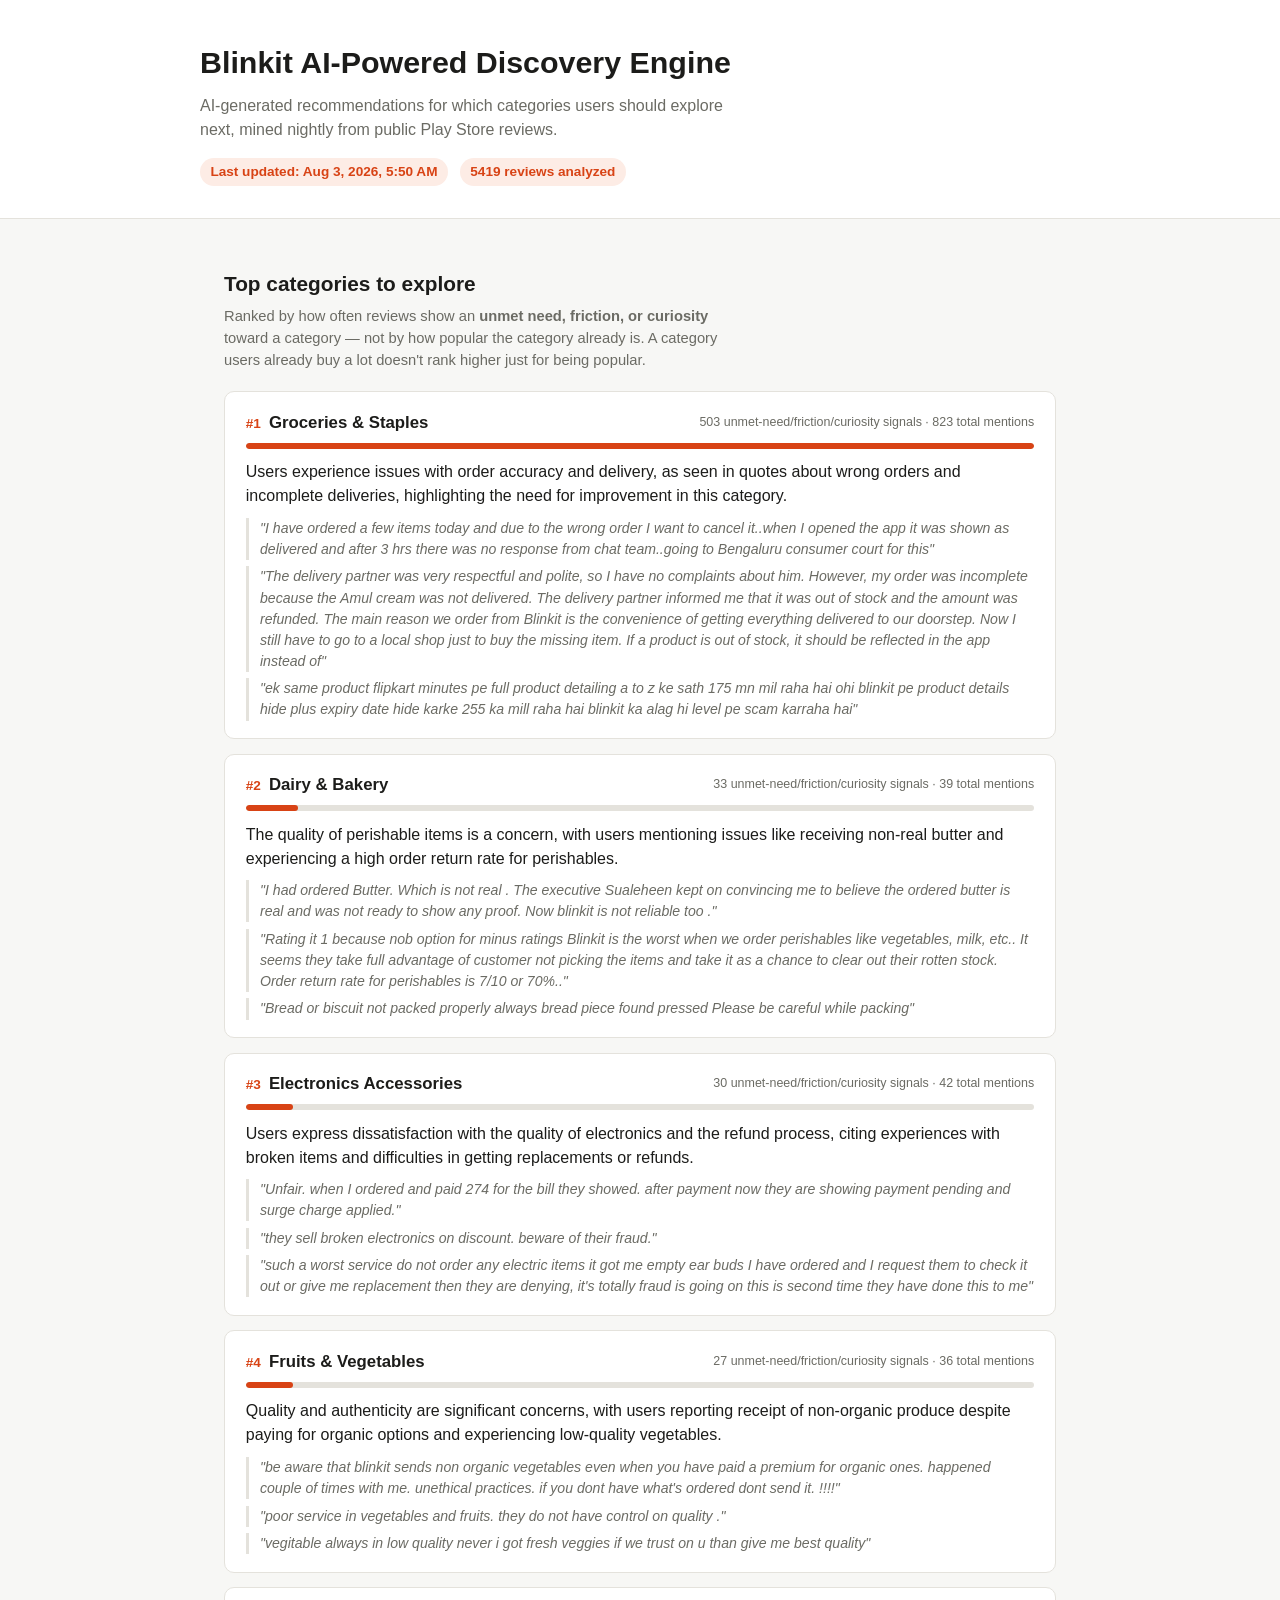
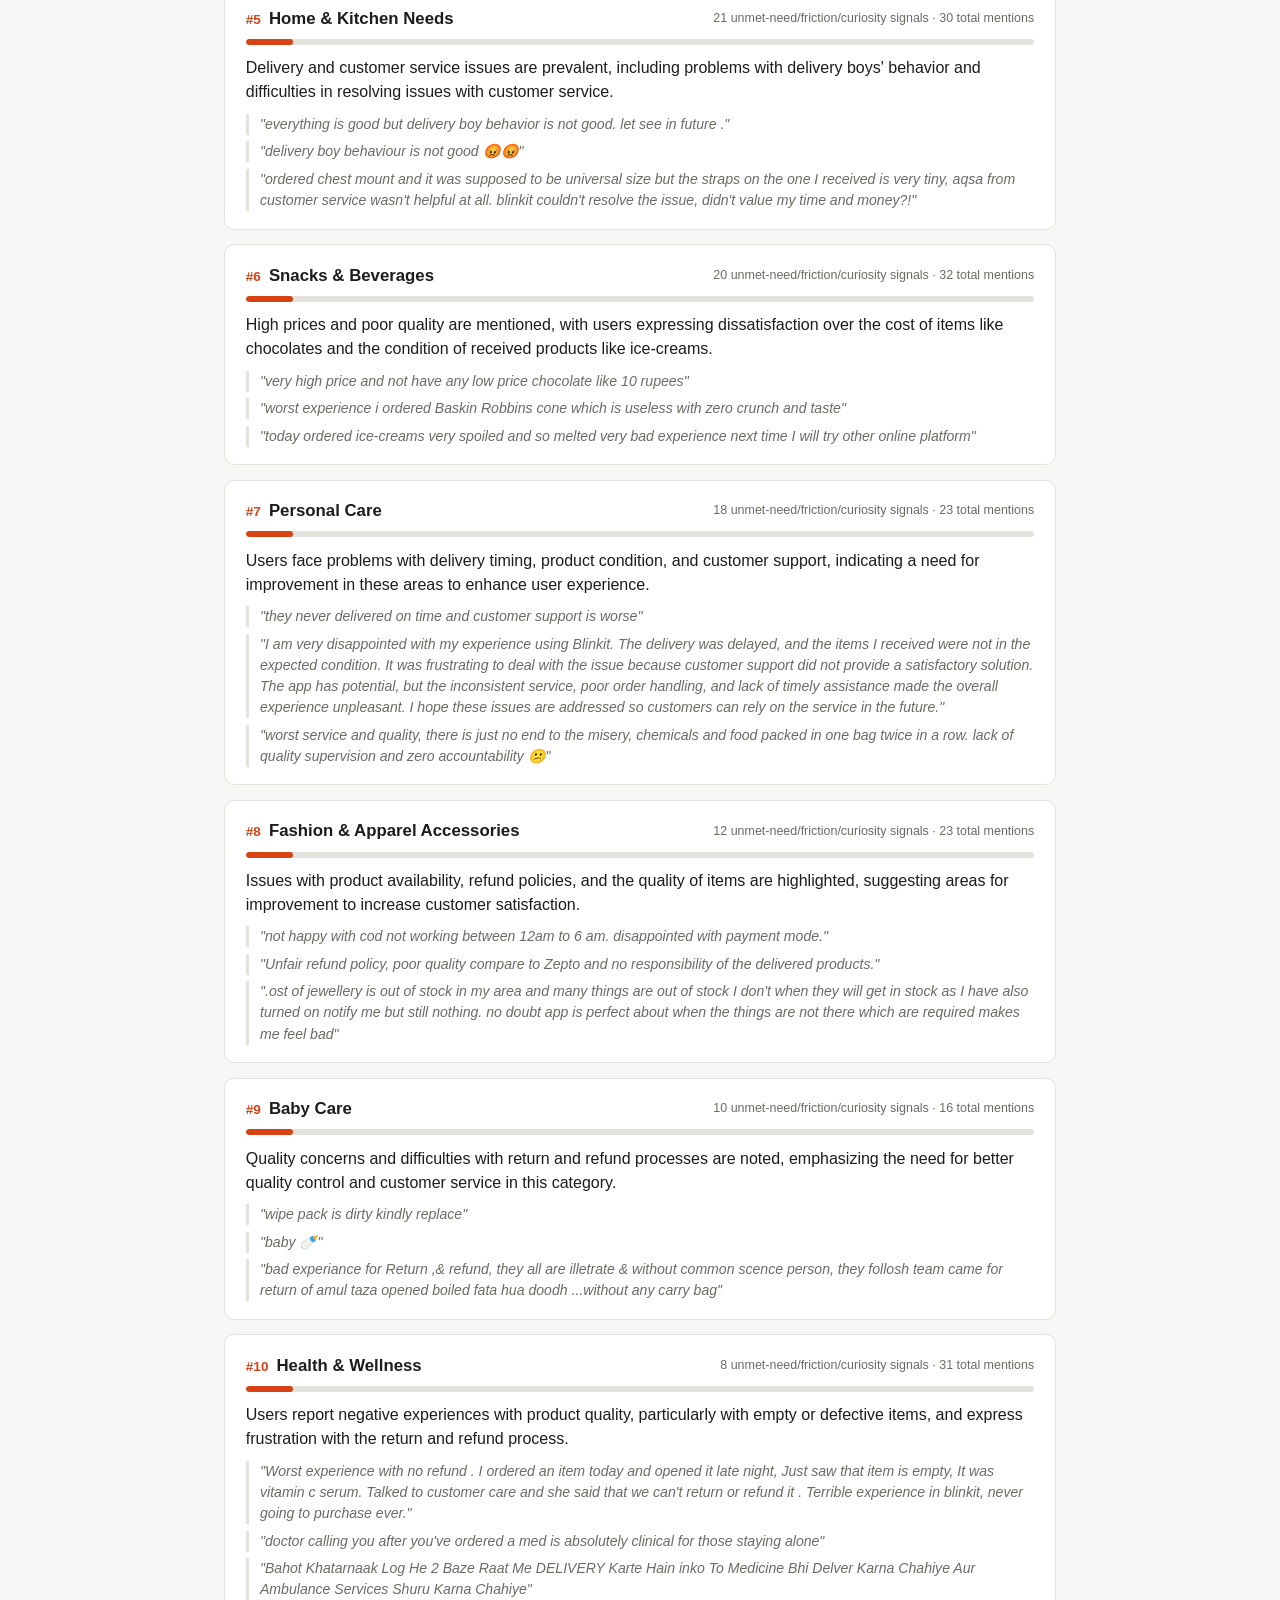
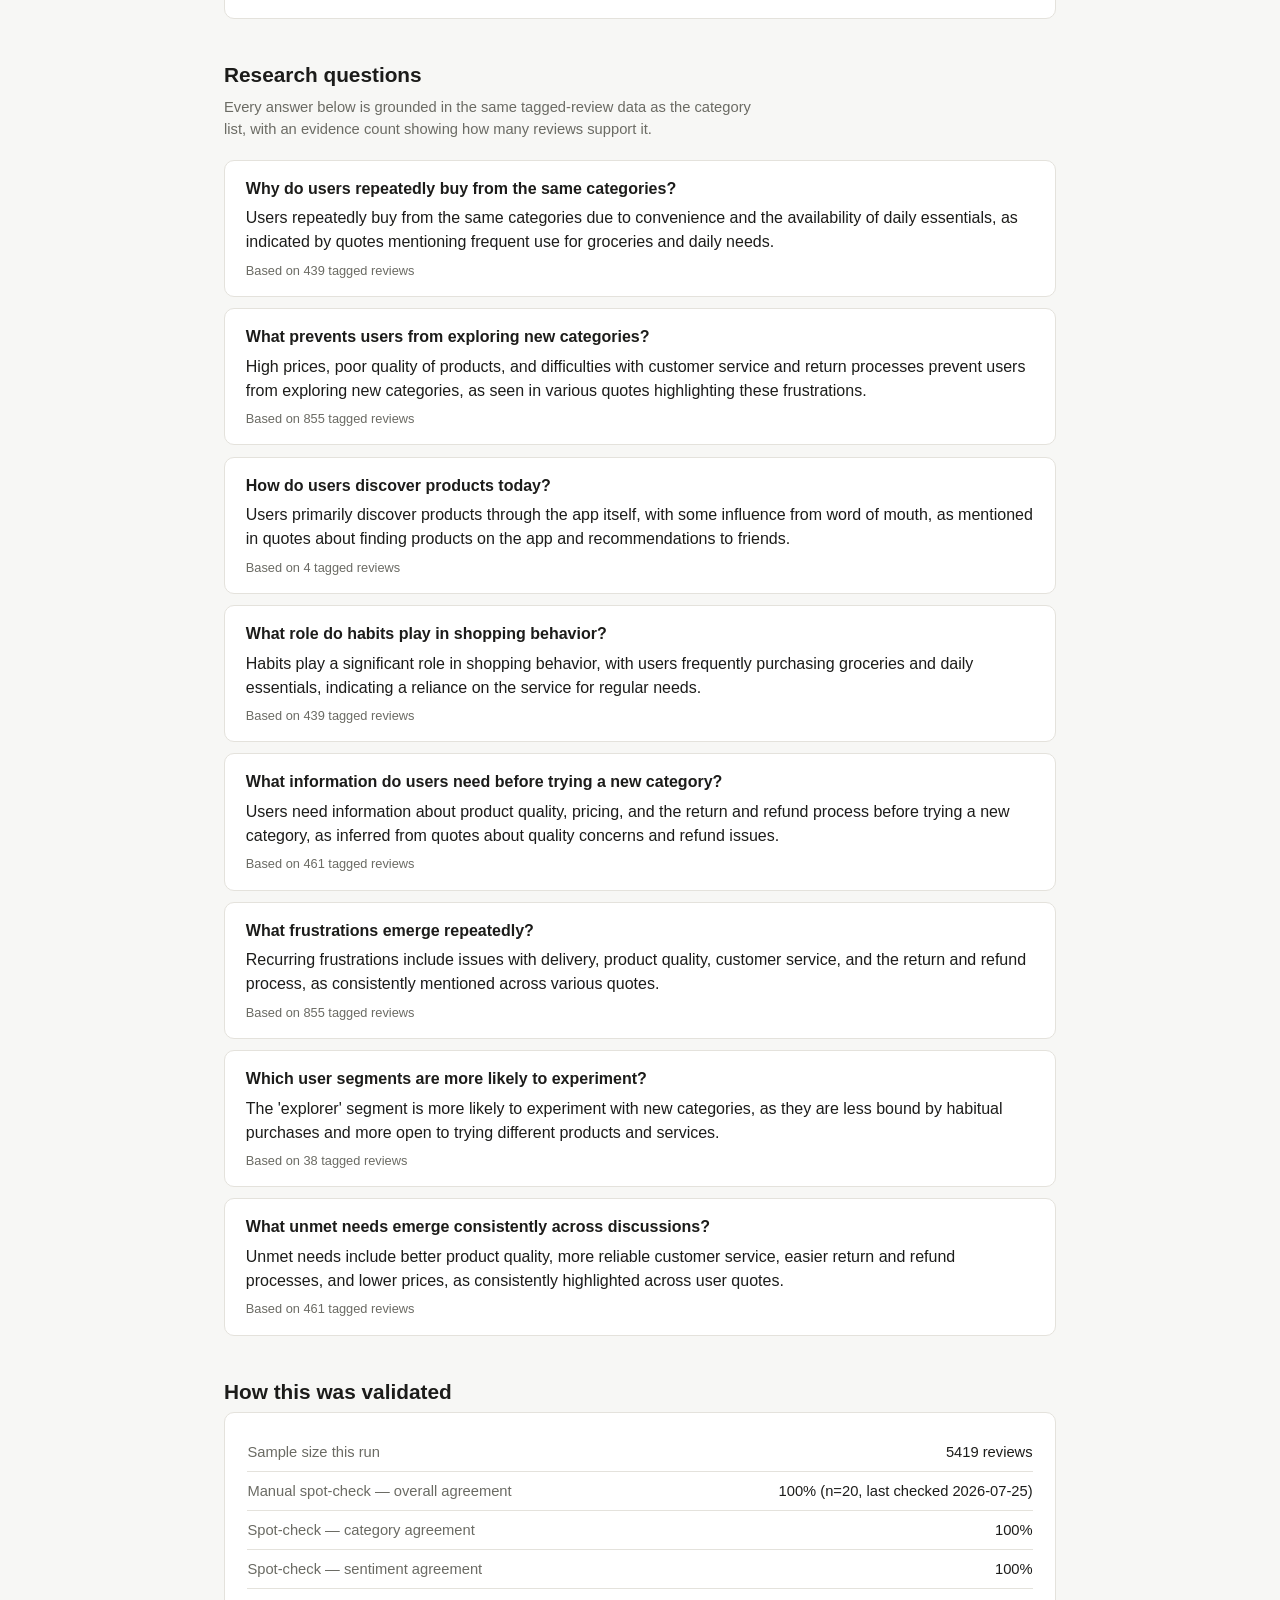
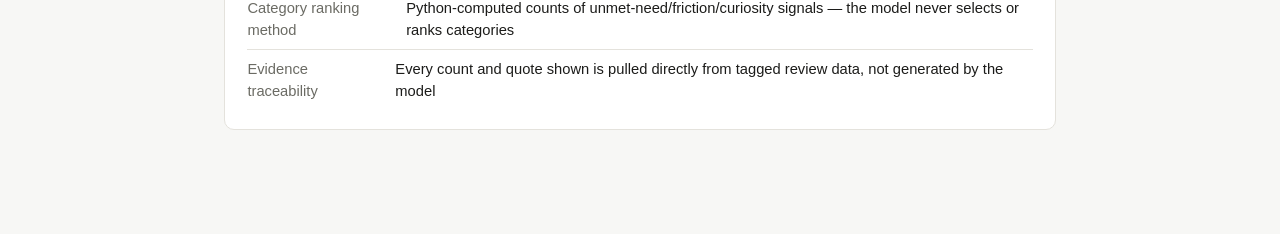
==== ai-discovery-engine/index.html @ f4fea910 "Rename dashboard/ path to ai-discovery-engine/" ====
<!DOCTYPE html>
<html lang="en">
<head>
<meta charset="UTF-8">
<meta name="viewport" content="width=device-width, initial-scale=1.0">
<title>Blinkit AI-Powered Discovery Engine</title>
<link rel="stylesheet" href="style.css">
</head>
<body>
  <header class="page-header">
    <div class="header-inner">
      <h1>Blinkit AI-Powered Discovery Engine</h1>
      <p class="subtitle">
        AI-generated recommendations for which categories users should explore next,
        mined nightly from public Play Store reviews.
      </p>
      <div id="meta-bar" class="meta-bar">Loading latest run…</div>
    </div>
  </header>

  <main class="container">
    <section id="low-confidence-banner" class="banner banner-warning" hidden>
      Sample size is still small — treat these results as directional. They'll
      sharpen automatically as more reviews accumulate each night.
    </section>

    <section>
      <h2>Top categories to explore</h2>
      <p class="section-note">
        Ranked by how often reviews show an <strong>unmet need, friction, or curiosity</strong>
        toward a category — not by how popular the category already is. A category users
        already buy a lot doesn't rank higher just for being popular.
      </p>
      <div id="category-list" class="category-list"></div>
    </section>

    <section>
      <h2>Research questions</h2>
      <p class="section-note">
        Every answer below is grounded in the same tagged-review data as the category list,
        with an evidence count showing how many reviews support it.
      </p>
      <div id="questions-list" class="questions-list"></div>
    </section>

    <section>
      <h2>How this was validated</h2>
      <div id="validation-box" class="validation-box"></div>
    </section>
  </main>

  <script src="app.js"></script>
</body>
</html>
---- ai-discovery-engine/style.css ----
:root {
  --bg: #f7f7f5;
  --surface: #ffffff;
  --text: #1c1c1a;
  --text-muted: #6b6b64;
  --border: #e4e2dc;
  --accent: #d84315;
  --accent-soft: #fdece5;
  --positive: #2e7d32;
  --warning-bg: #fff4e5;
  --warning-border: #f0b429;
}

@media (prefers-color-scheme: dark) {
  :root {
    --bg: #171715;
    --surface: #201f1c;
    --text: #f2f1ed;
    --text-muted: #a8a69f;
    --border: #33322d;
    --accent: #ff7043;
    --accent-soft: #3a241d;
    --positive: #66bb6a;
    --warning-bg: #3a2f16;
    --warning-border: #f0b429;
  }
}

* { box-sizing: border-box; }

body {
  margin: 0;
  font-family: -apple-system, BlinkMacSystemFont, "Segoe UI", Roboto, Helvetica, Arial, sans-serif;
  background: var(--bg);
  color: var(--text);
  line-height: 1.5;
}

.page-header {
  background: var(--surface);
  border-bottom: 1px solid var(--border);
  padding: 2.5rem 1.5rem 2rem;
}

.header-inner { max-width: 880px; margin: 0 auto; }

h1 { margin: 0 0 0.5rem; font-size: 1.9rem; }

.subtitle { margin: 0 0 1rem; color: var(--text-muted); max-width: 60ch; }

.meta-bar {
  display: flex;
  flex-wrap: wrap;
  gap: 0.75rem;
  font-size: 0.85rem;
  color: var(--text-muted);
}

.meta-bar span {
  background: var(--accent-soft);
  color: var(--accent);
  padding: 0.25rem 0.65rem;
  border-radius: 999px;
  font-weight: 600;
}

.container { max-width: 880px; margin: 0 auto; padding: 2rem 1.5rem 4rem; }

section { margin-bottom: 2.5rem; }

h2 { font-size: 1.3rem; margin-bottom: 0.35rem; }

.section-note { color: var(--text-muted); font-size: 0.92rem; margin-top: 0; margin-bottom: 1.25rem; max-width: 65ch; }

.banner {
  padding: 0.9rem 1.1rem;
  border-radius: 8px;
  font-size: 0.92rem;
  margin-bottom: 1.5rem;
}

.banner-warning {
  background: var(--warning-bg);
  border: 1px solid var(--warning-border);
}

.category-list { display: flex; flex-direction: column; gap: 0.9rem; }

.category-card {
  background: var(--surface);
  border: 1px solid var(--border);
  border-radius: 10px;
  padding: 1.1rem 1.3rem;
}

.category-card-top {
  display: flex;
  align-items: center;
  justify-content: space-between;
  gap: 1rem;
  margin-bottom: 0.5rem;
}

.category-rank {
  color: var(--accent);
  font-weight: 700;
  font-size: 0.85rem;
  margin-right: 0.5rem;
}

.category-name { font-weight: 600; font-size: 1.05rem; }

.evidence-badge {
  font-size: 0.78rem;
  color: var(--text-muted);
  white-space: nowrap;
}

.evidence-bar-track {
  height: 6px;
  background: var(--border);
  border-radius: 999px;
  overflow: hidden;
  margin-bottom: 0.7rem;
}

.evidence-bar-fill {
  height: 100%;
  background: var(--accent);
  border-radius: 999px;
}

.rationale { margin: 0 0 0.6rem; }

.quotes { margin: 0; padding-left: 0; list-style: none; display: flex; flex-direction: column; gap: 0.4rem; }

.quotes li {
  font-size: 0.88rem;
  color: var(--text-muted);
  border-left: 3px solid var(--border);
  padding-left: 0.7rem;
  font-style: italic;
}

.questions-list { display: flex; flex-direction: column; gap: 0.7rem; }

.question-card {
  background: var(--surface);
  border: 1px solid var(--border);
  border-radius: 10px;
  padding: 1rem 1.3rem;
}

.question-text { font-weight: 600; margin-bottom: 0.35rem; }

.question-answer { margin: 0 0 0.4rem; }

.question-evidence { font-size: 0.8rem; color: var(--text-muted); }

.validation-box {
  background: var(--surface);
  border: 1px solid var(--border);
  border-radius: 10px;
  padding: 1.2rem 1.4rem;
}

.validation-row {
  display: flex;
  justify-content: space-between;
  gap: 1rem;
  padding: 0.5rem 0;
  border-bottom: 1px solid var(--border);
  font-size: 0.92rem;
}

.validation-row:last-child { border-bottom: none; }

.validation-row .label { color: var(--text-muted); }

.page-footer {
  text-align: center;
  padding: 2rem 1.5rem 3rem;
  color: var(--text-muted);
  font-size: 0.85rem;
}

.page-footer a { color: var(--accent); }

.empty-state { color: var(--text-muted); font-style: italic; }
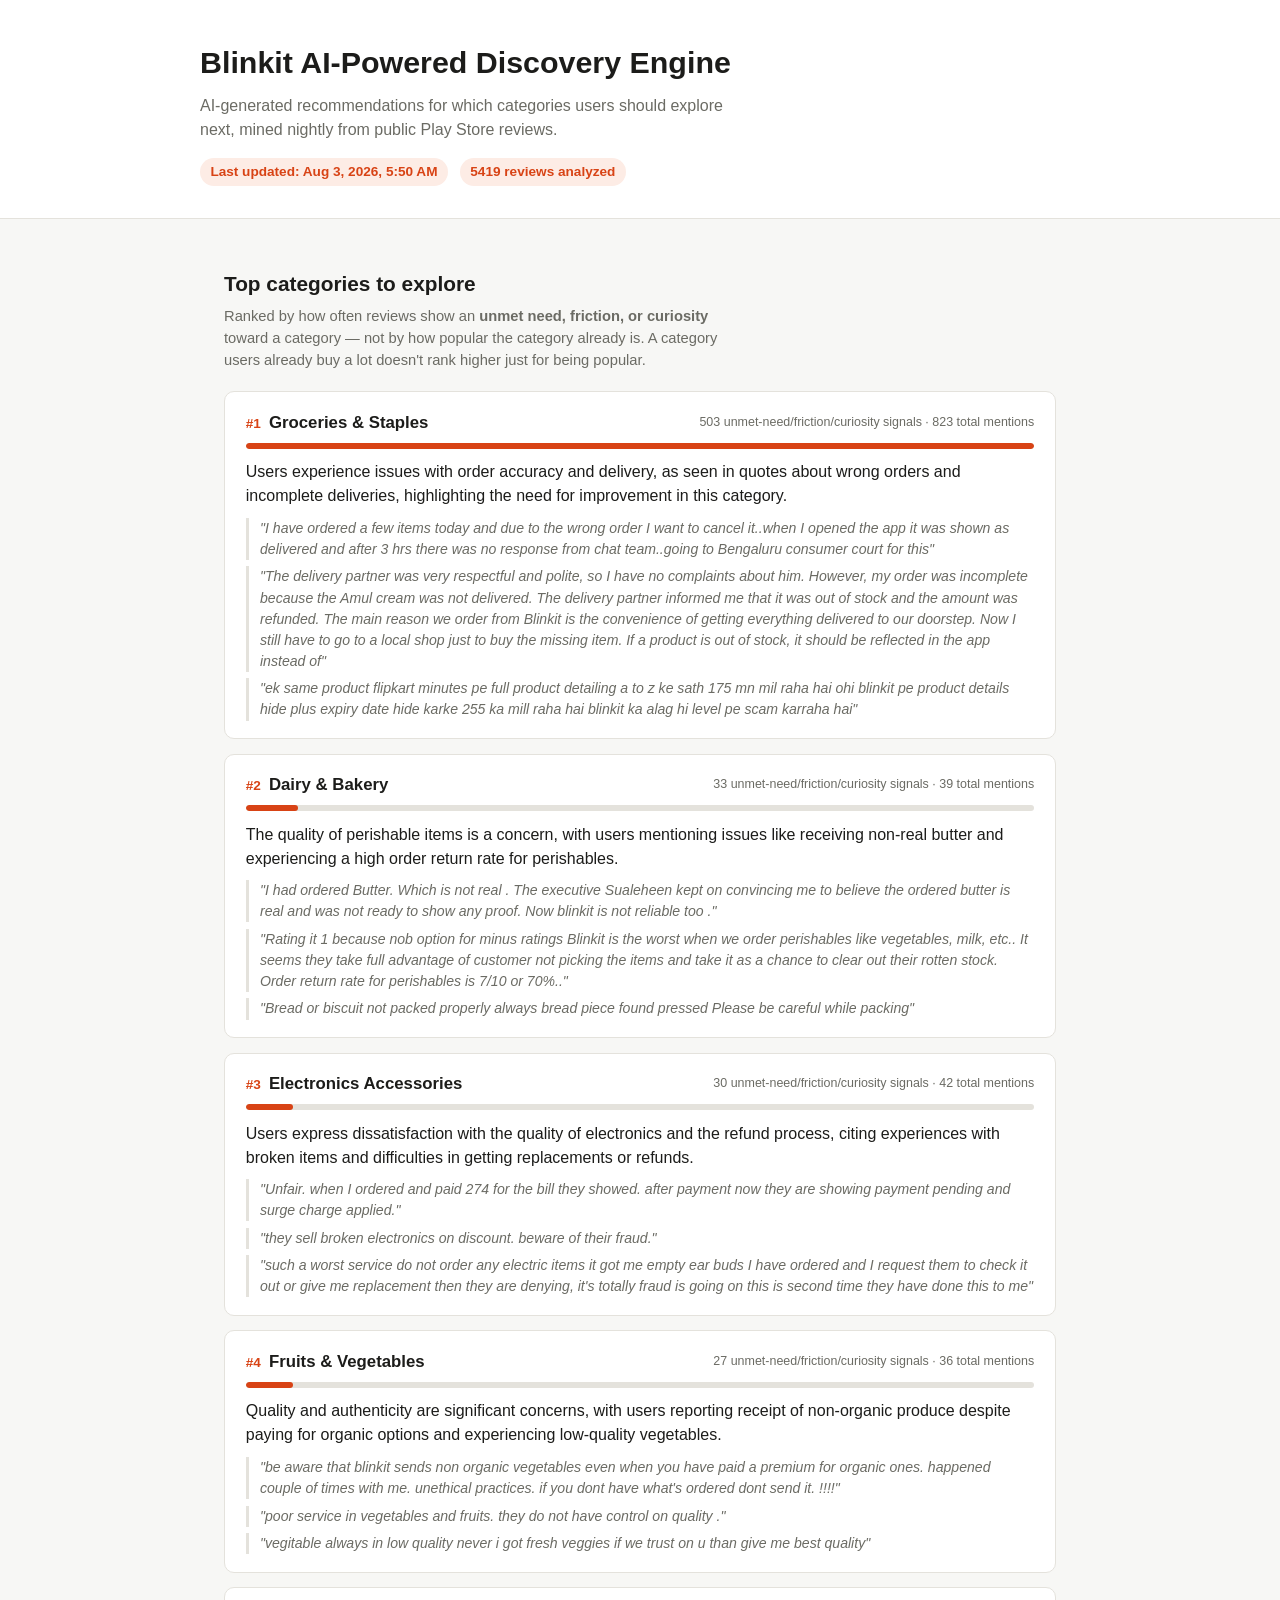
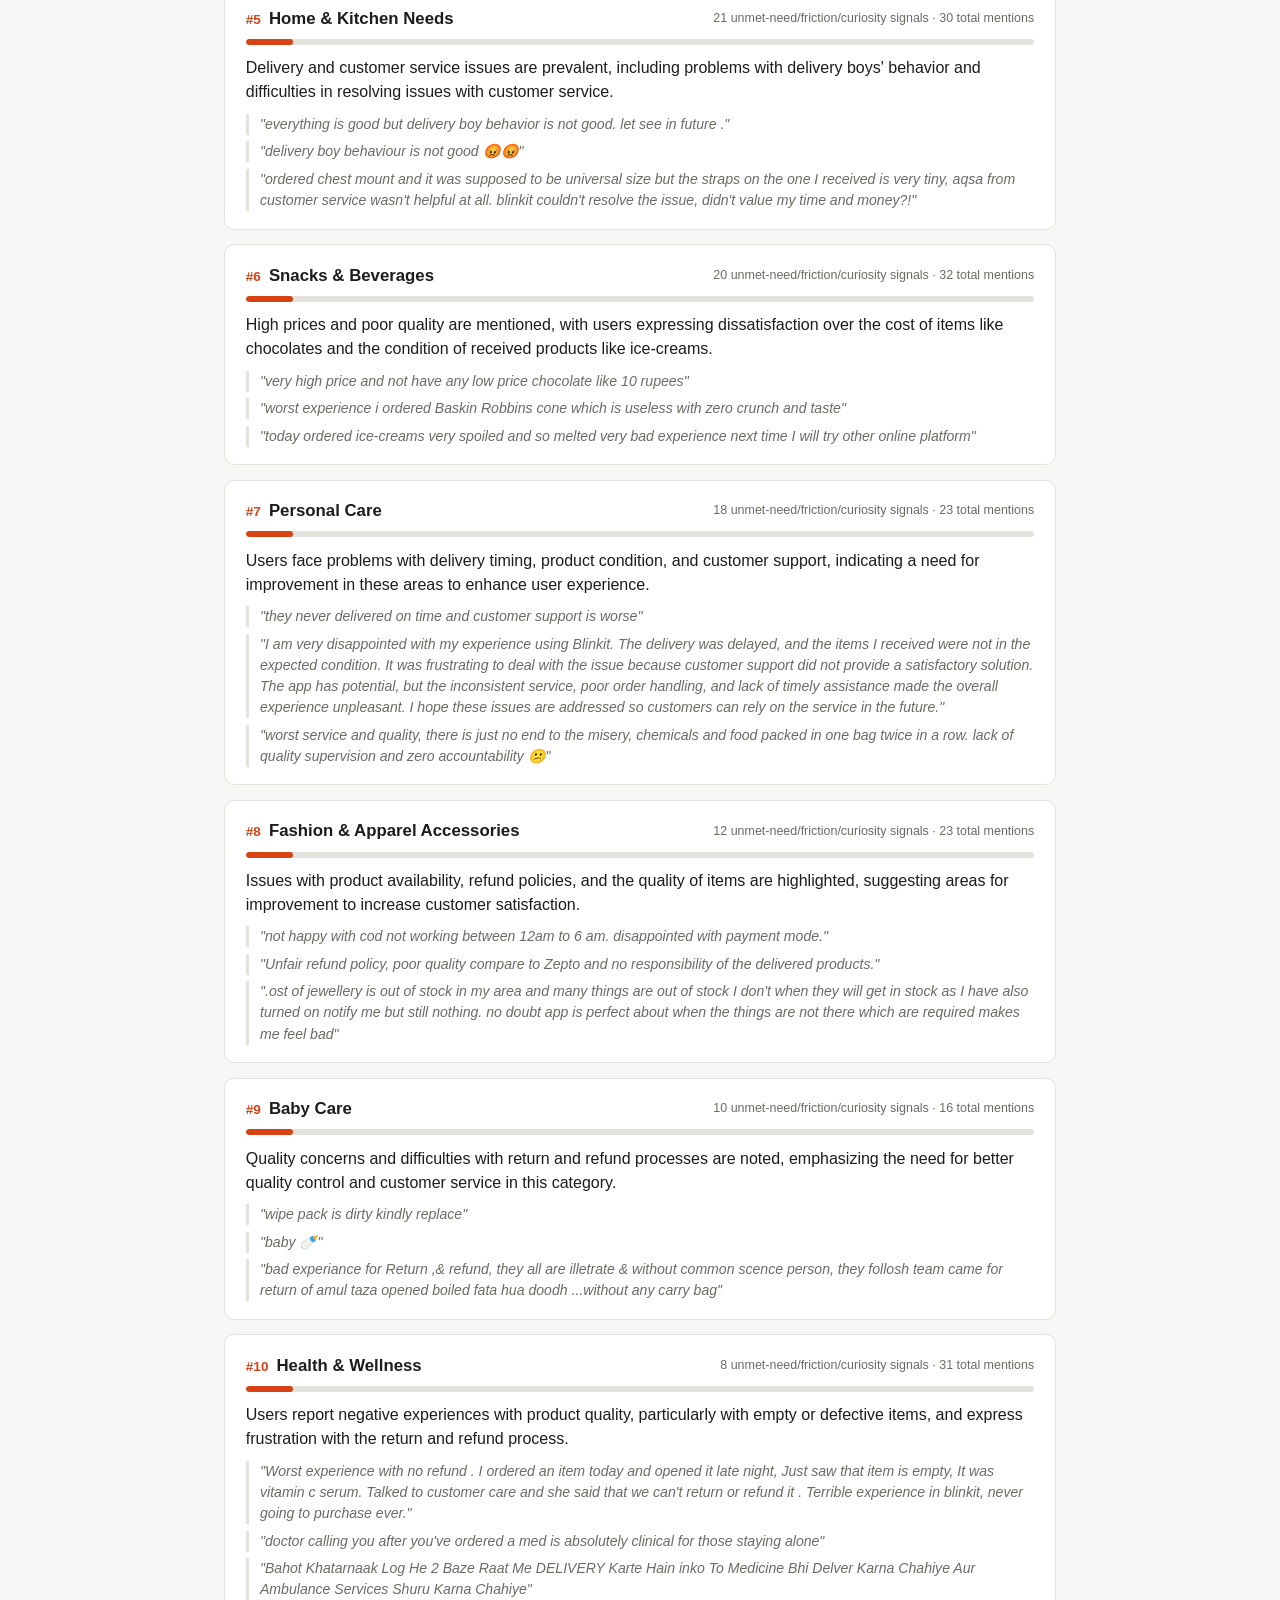
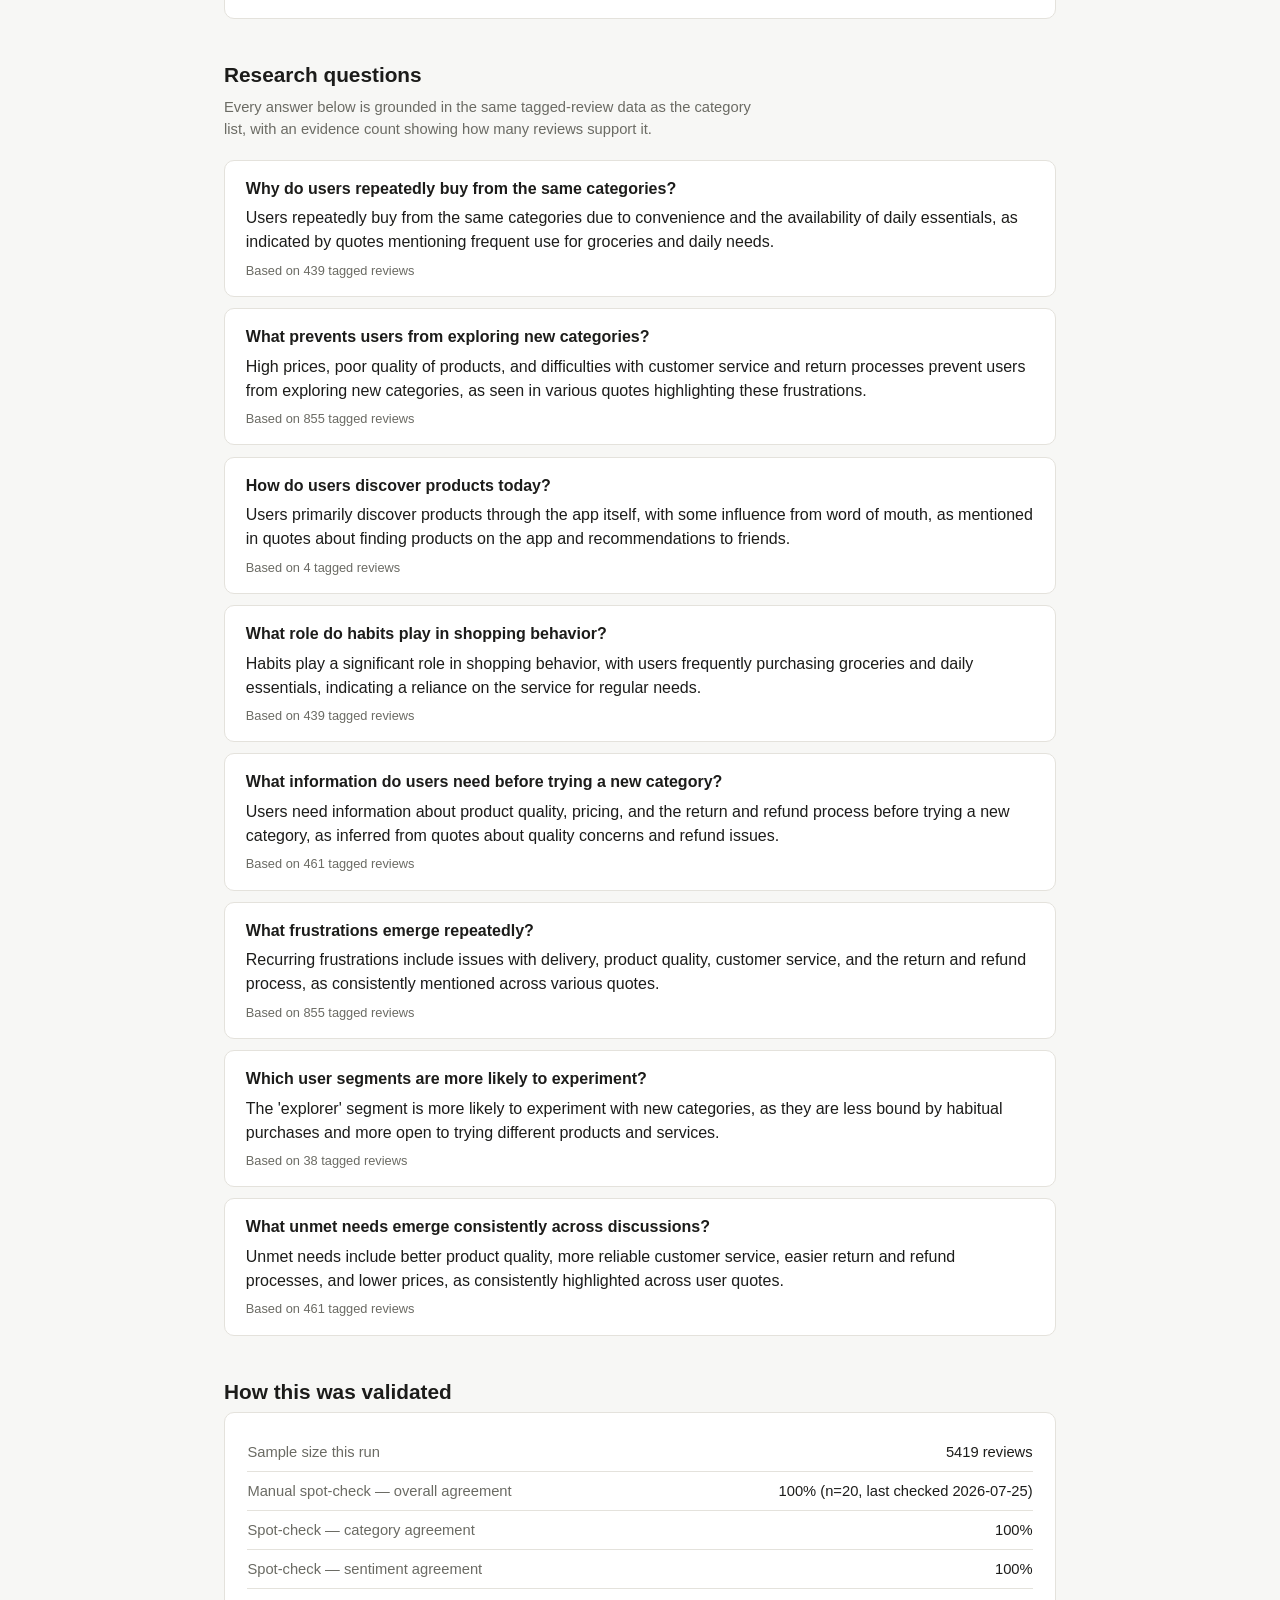
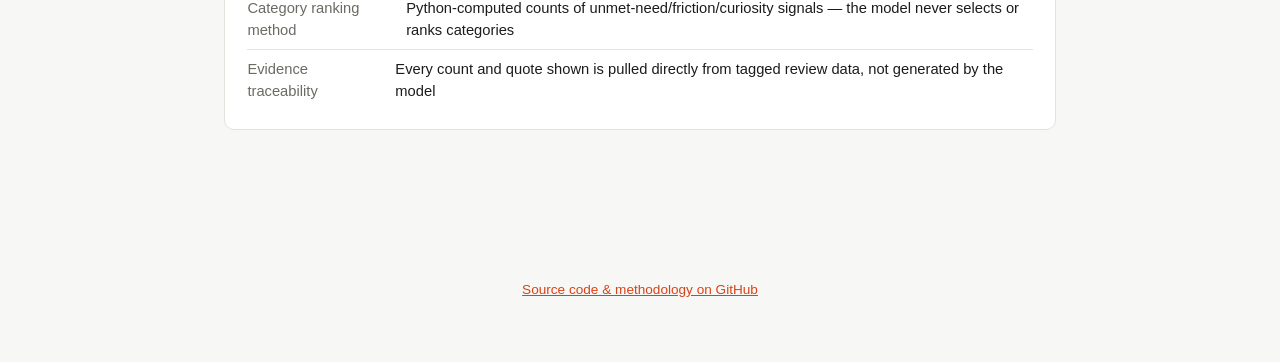
==== commit 3dd2a543: "Restore GitHub source code link in dashboard footer" ====
--- a/ai-discovery-engine/index.html
+++ b/ai-discovery-engine/index.html
@@ -49,6 +49,12 @@
     </section>
   </main>
 
+  <footer class="page-footer">
+    <p>
+      <a href="https://github.com/pavimsc/Blinkit" target="_blank" rel="noopener">Source code &amp; methodology on GitHub</a>
+    </p>
+  </footer>
+
   <script src="app.js"></script>
 </body>
 </html>
